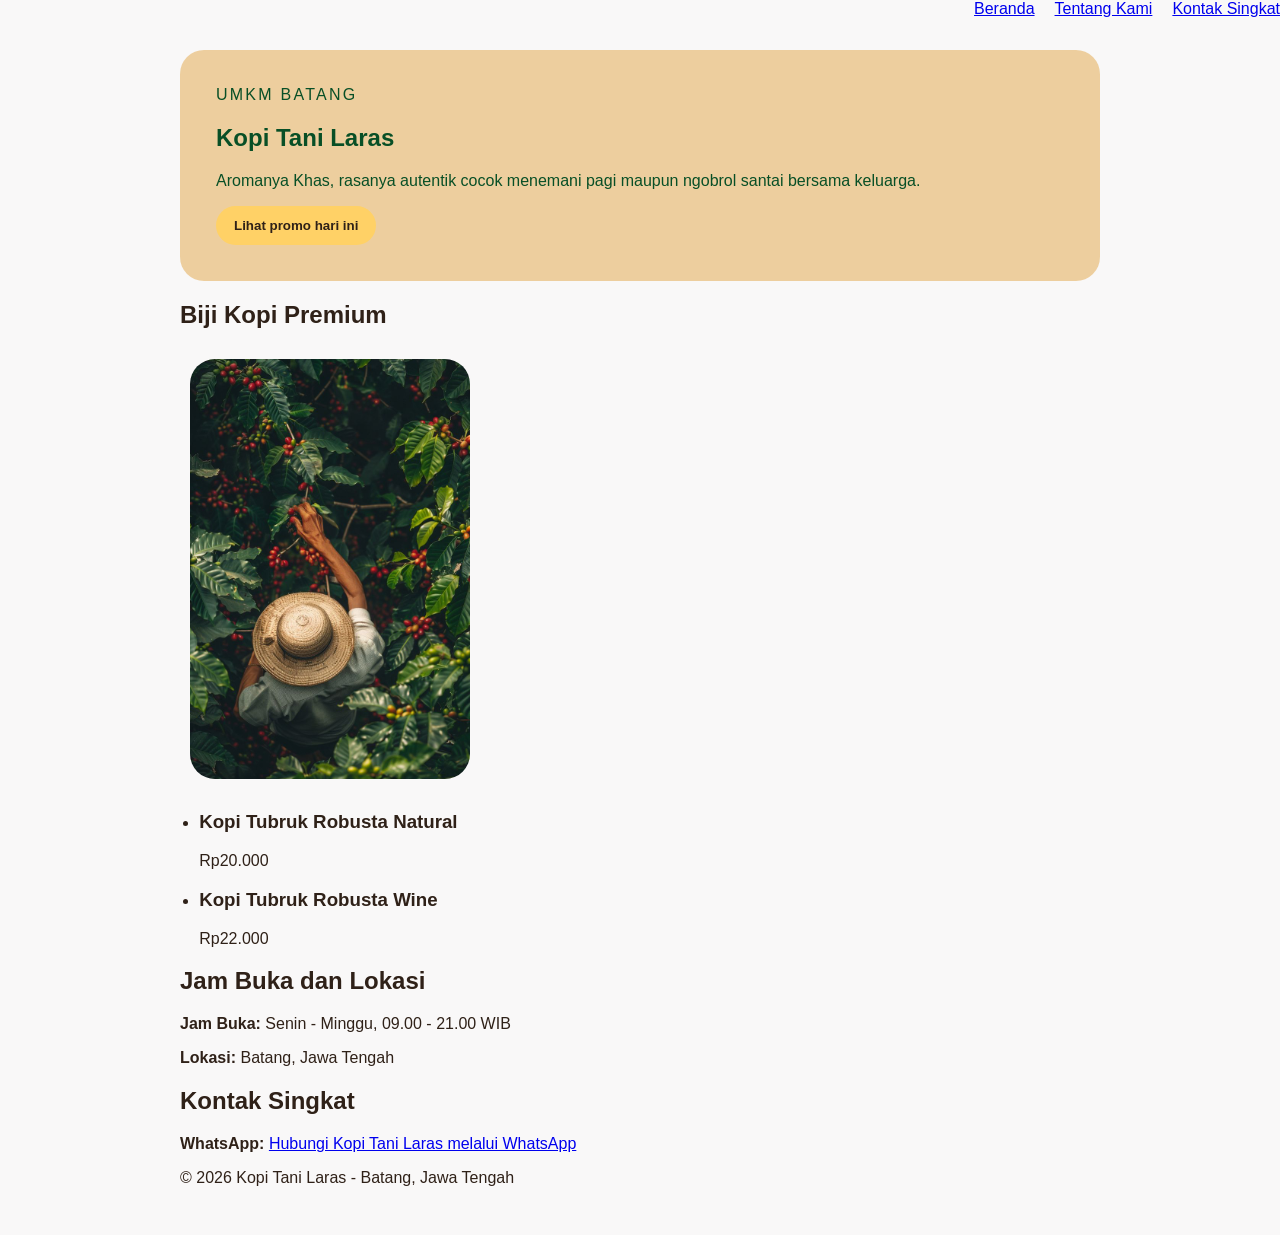
==== index.html @ e6f3fb8d "feat(p02): tambah semantic html dan navigasi" ====
<!doctype html>
<html lang="id">
  <head>
    <meta charset="utf-8" />
    <meta name="viewport" content="width=device-width, initial-scale=1" />
    <title>Kopi Tani Laras - Website UMKM</title>
    <link rel="stylesheet" href="css/style.css" />
  </head>
  <body>
    <nav>
      <a href="#beranda">Beranda</a>
      <a href="tentang.html">Tentang Kami</a>
      <a href="#profil">Kontak Singkat</a>
    </nav>
    <main class="page">
      <header>
      <section class="hero" id="beranda">
        <p class="eyebrow">UMKM Batang</p>
        <h1>Kopi Tani Laras</h1>
        <p>Aromanya Khas, rasanya autentik cocok menemani pagi maupun ngobrol santai bersama keluarga.</p>
        <button id="promoButton" type="button">Lihat promo hari ini</button>
      </section>
    </header>

    <section aria-labelledby="produk-title">
        <h2 id="produk-title">Biji Kopi Premium</h2>
        <img class="product-images" src="images/kopi.jpg" alt="Biji kopi Tani Laras">
        <ul class="products">
        <li>
          <h3>Kopi Tubruk Robusta Natural</h3>
          <p>Rp20.000</p>
        </li>
        <li>
          <h3>Kopi Tubruk Robusta Wine</h3>
          <p>Rp22.000</p>
        </li>
      </ul>
    </section>

    <section aria-labelledby="info-title">
    <h2 id="info-title">Jam Buka dan Lokasi</h2>
    <p><strong>Jam Buka:</strong> Senin - Minggu, 09.00 - 21.00 WIB</p>
    <p><strong>Lokasi:</strong> Batang, Jawa Tengah</p>
    </section>

<section id="profil" aria-labelledby="kontak-title">
  <h2 id="kontak-title">Kontak Singkat</h2>
    <strong>WhatsApp:</strong>
    <a href="https://wa.me/6281234567890">Hubungi Kopi Tani Laras melalui WhatsApp</a>
  </p>
</section>

<footer>
  <p>&copy; 2026 Kopi Tani Laras - Batang, Jawa Tengah</p>
</footer>
    </main>
    <script src="js/script.js"></script>
  </body>
</html>
---- css/style.css ----
body {
  margin: 0;
  color: #2f2118;
  background: #f9f8f8;
  font-family: Arial, sans-serif;
}

.page {
  max-width: 920px;
  margin: 0 auto;
  padding: 32px 20px;
}

.hero {
  padding: 36px;
  color: rgb(8, 79, 38);
  background: #e4ae588e;
  border-radius: 24px;
}

.eyebrow {
  margin: 0 0 8px;
  letter-spacing: 0.14em;
  text-transform: uppercase;
}

.products {
  padding-left: 1.2rem;
}

button {
  padding: 12px 18px;
  color: #2f2118;
  font-weight: 700;
  cursor: pointer;
  background: #ffd166;
  border: 0;
  border-radius: 999px;
}

nav {
  display: flex;
  justify-content: flex-end;
  gap: 20px;
}

.product-images {
  width: 280px;
  height: auto;
  border-radius: 25px;
  margin: 10px;
}
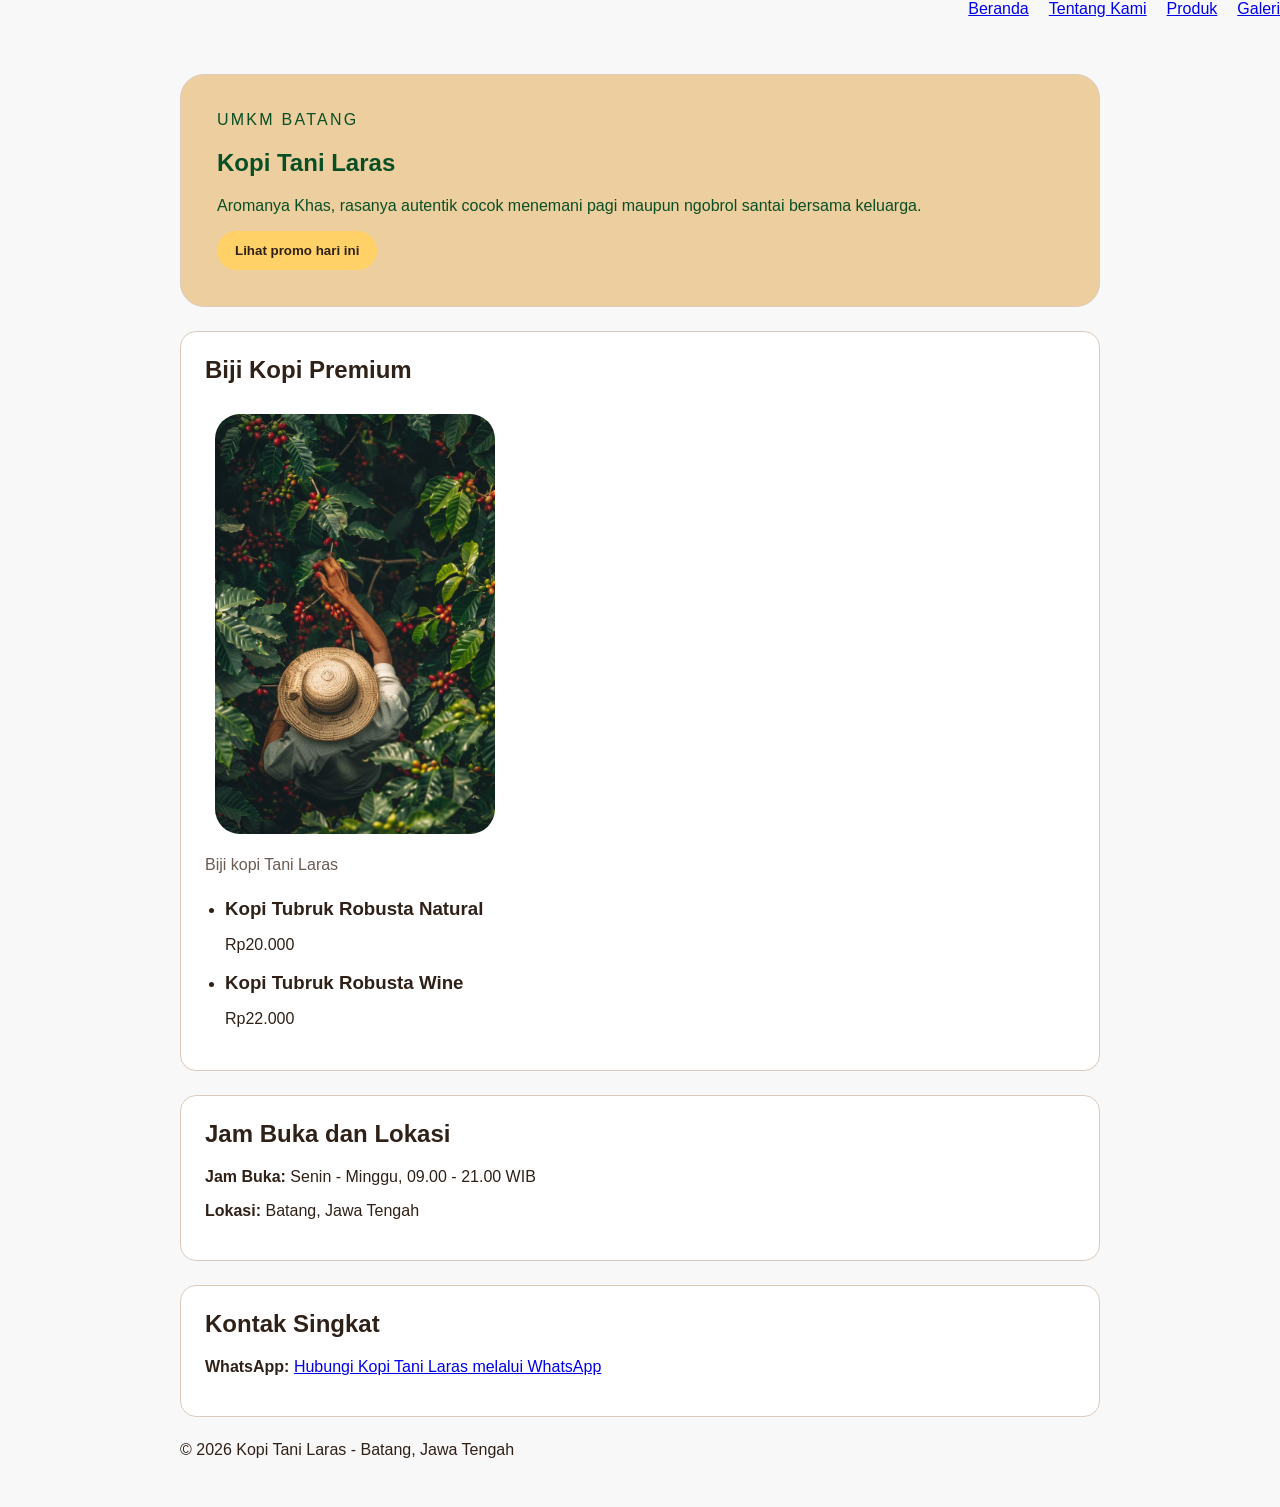
==== commit 87e8023c: "feat: tambah media dan tabel katalog" ====
--- a/index.html
+++ b/index.html
@@ -7,11 +7,12 @@
     <link rel="stylesheet" href="css/style.css" />
   </head>
   <body>
-    <nav>
-      <a href="#beranda">Beranda</a>
-      <a href="tentang.html">Tentang Kami</a>
-      <a href="#profil">Kontak Singkat</a>
-    </nav>
+  <nav class="nav" aria-label="Navigasi utama">
+    <a href="index.html">Beranda</a>
+    <a href="tentang.html">Tentang Kami</a>
+    <a href="produk.html">Produk</a>
+    <a href="galeri.html">Galeri</a>
+  </nav>
     <main class="page">
       <header>
       <section class="hero" id="beranda">
@@ -24,7 +25,10 @@
 
     <section aria-labelledby="produk-title">
         <h2 id="produk-title">Biji Kopi Premium</h2>
-        <img class="product-images" src="images/kopi.jpg" alt="Biji kopi Tani Laras">
+        <figure>
+          <img class="product-images" src="images/kopi.jpg" alt="Biji kopi Tani Laras">
+          <figcaption>Biji kopi Tani Laras</figcaption>
+        </figure>
         <ul class="products">
         <li>
           <h3>Kopi Tubruk Robusta Natural</h3>
@@ -45,6 +49,7 @@
 
 <section id="profil" aria-labelledby="kontak-title">
   <h2 id="kontak-title">Kontak Singkat</h2>
+  </p>
     <strong>WhatsApp:</strong>
     <a href="https://wa.me/6281234567890">Hubungi Kopi Tani Laras melalui WhatsApp</a>
   </p>
--- a/css/style.css
+++ b/css/style.css
@@ -49,4 +49,79 @@
   height: auto;
   border-radius: 25px;
   margin: 10px;
+}
+
+table {
+  width: 100%;
+  border-collapse: collapse;
+}
+
+caption {
+  margin-bottom: 8px;
+  font-weight: 700;
+  text-align: left;
+}
+
+th,
+td {
+  padding: 10px;
+  text-align: left;
+  border: 1px solid #dccbbc;
+}
+
+img {
+  width: 300px;
+  max-width: 100%;
+  height: auto;
+  border-radius: 16px;
+}
+
+.crop-top {
+  width: 300px;
+  height: 500px;
+  object-fit: cover;
+  object-position: center bottom;
+  border-radius: 16px;
+}
+
+figure {
+  margin: 0 0 24px;
+}
+
+figcaption {
+  margin-top: 8px;
+  color: #6b5b52;
+}
+
+section {
+  background: #ffffff;
+  padding: 24px;
+  margin: 24px 0;
+  border: 1px solid #dccbbc;
+  border-radius: 16px;
+}
+
+section h2 {
+  margin-top: 0;
+}
+
+.products {
+  padding-left: 20px;
+}
+
+.products li {
+  margin-bottom: 18px;
+}
+
+.products h3 {
+  margin-bottom: 6px;
+}
+
+figure {
+  margin: 0 0 24px;
+}
+
+figcaption {
+  margin-top: 8px;
+  color: #6b5b52;
 }
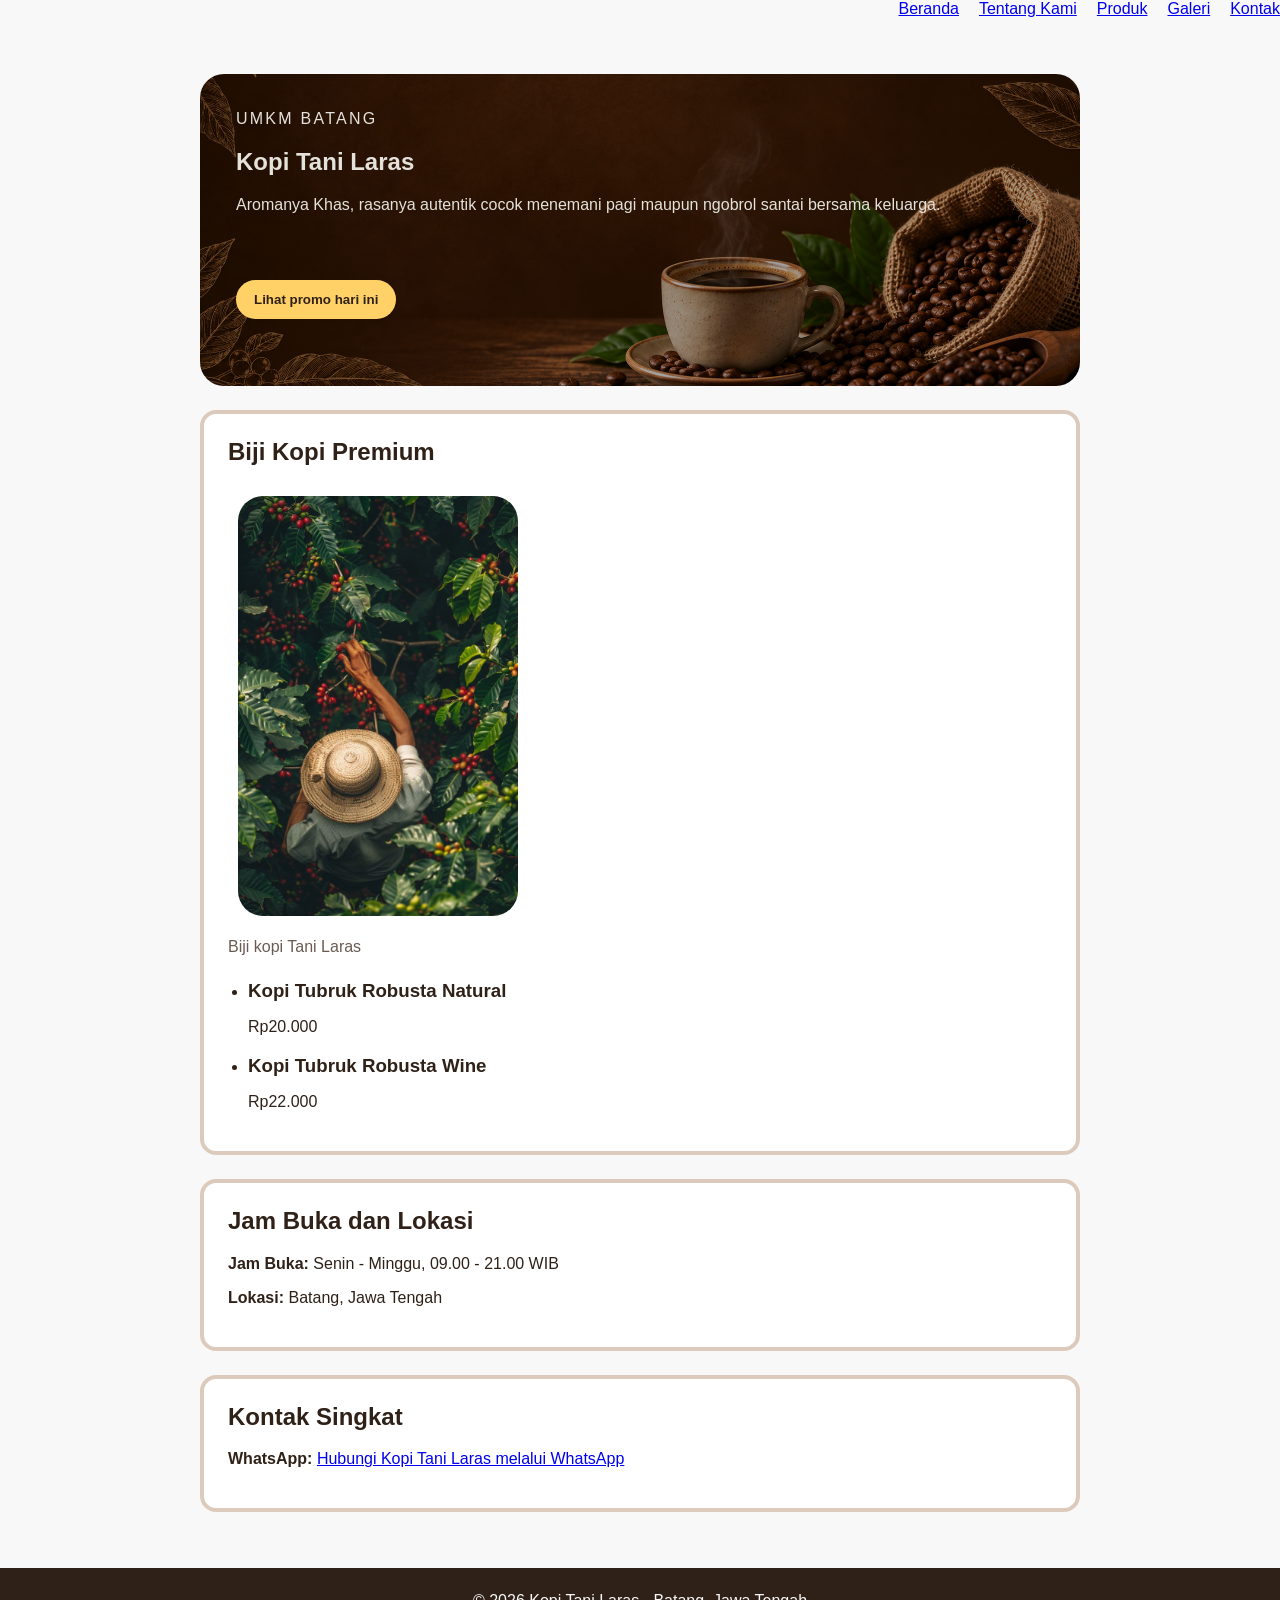
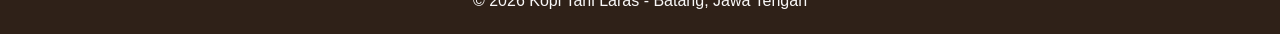
==== commit 6187113e: "feat(p04): tambah form kontak dan aksesibilitas" ====
--- a/index.html
+++ b/index.html
@@ -12,6 +12,7 @@
     <a href="tentang.html">Tentang Kami</a>
     <a href="produk.html">Produk</a>
     <a href="galeri.html">Galeri</a>
+    <a href="kontak.html">Kontak</a>
   </nav>
     <main class="page">
       <header>
@@ -42,23 +43,22 @@
     </section>
 
     <section aria-labelledby="info-title">
-    <h2 id="info-title">Jam Buka dan Lokasi</h2>
-    <p><strong>Jam Buka:</strong> Senin - Minggu, 09.00 - 21.00 WIB</p>
-    <p><strong>Lokasi:</strong> Batang, Jawa Tengah</p>
+      <h2 id="info-title">Jam Buka dan Lokasi</h2>
+      <p><strong>Jam Buka:</strong> Senin - Minggu, 09.00 - 21.00 WIB</p>
+      <p><strong>Lokasi:</strong> Batang, Jawa Tengah</p>
     </section>
 
-<section id="profil" aria-labelledby="kontak-title">
-  <h2 id="kontak-title">Kontak Singkat</h2>
-  </p>
-    <strong>WhatsApp:</strong>
-    <a href="https://wa.me/6281234567890">Hubungi Kopi Tani Laras melalui WhatsApp</a>
-  </p>
-</section>
-
-<footer>
-  <p>&copy; 2026 Kopi Tani Laras - Batang, Jawa Tengah</p>
-</footer>
+    <section id="profil" aria-labelledby="kontak-title">
+      <h2 id="kontak-title">Kontak Singkat</h2>
+      </p>
+        <strong>WhatsApp:</strong>
+        <a href="https://wa.me/6281234567890">Hubungi Kopi Tani Laras melalui WhatsApp</a>
+      </p>
+    </section>
     </main>
+    <footer class="footer">
+      <p>&copy; 2026 Kopi Tani Laras - Batang, Jawa Tengah</p>
+    </footer>
     <script src="js/script.js"></script>
   </body>
 </html>
--- a/css/style.css
+++ b/css/style.css
@@ -3,19 +3,66 @@
   color: #2f2118;
   background: #f9f8f8;
   font-family: Arial, sans-serif;
+  min-height: 100vh;
+  display: flex;
+  flex-direction: column;
 }
 
 .page {
+  width: 100%;
   max-width: 920px;
+  box-sizing: border-box;
   margin: 0 auto;
   padding: 32px 20px;
+  flex: 1;
 }
 
 .hero {
   padding: 36px;
-  color: rgb(8, 79, 38);
-  background: #e4ae588e;
+  color: rgb(228, 226, 219);
+  background-image:
+    linear-gradient(rgba(0, 0, 0, 0.35), rgba(0, 0, 0, 0.35)),
+    url("../images/hero.png");
+  background-size: cover;
+  background-position: center;
+  background-repeat: no-repeat;
+  border: none;
+  outline: none;
+  box-shadow: none;
   border-radius: 24px;
+  min-height: 240px;
+}
+
+.tentang-gambar {
+  padding: 0;
+  margin: 24px 0;
+  background: transparent;
+  border: none;
+  border-radius: 0;
+}
+
+.tentang-gambar img {
+  width: 100%;
+  height: 400px;
+  object-fit: cover;
+  display: block;
+  border-radius: 24px;
+}
+
+.tentang-isi {
+  margin-top: 24px;
+  padding: 28px;
+  background: #ffffff;
+  border-radius: 16px;
+   text-align: justify;
+}
+
+.tentang-isi h1 {
+  margin-top: 0;
+}
+
+#promoButton {
+  margin-top: 50px;
 }
 
 .eyebrow {
@@ -25,7 +72,15 @@
 }
 
 .products {
-  padding-left: 1.2rem;
+  padding-left: 20px;
+}
+
+.products li {
+  margin-bottom: 8px;
+}
+
+.products h3 {
+  margin-bottom: 6px;
 }
 
 button {
@@ -97,7 +152,7 @@
   background: #ffffff;
   padding: 24px;
   margin: 24px 0;
-  border: 1px solid #dccbbc;
+  border: 4px solid #dccbbc;
   border-radius: 16px;
 }
 
@@ -105,23 +160,44 @@
   margin-top: 0;
 }
 
-.products {
-  padding-left: 20px;
-}
-
-.products li {
-  margin-bottom: 18px;
-}
-
-.products h3 {
+.field {
+  margin-bottom: 16px;
+}
+
+.field label {
+  display: block;
   margin-bottom: 6px;
 }
 
-figure {
-  margin: 0 0 24px;
-}
-
-figcaption {
-  margin-top: 8px;
-  color: #6b5b52;
+fieldset {
+  margin: 0 0 16px;
+}
+
+#preview-form {
+  padding: 16px;
+  white-space: pre-wrap;
+  background: white;
+  border: 1px solid #dccbbc;
+}
+
+#pesan {
+  width: 100%;
+  min-height: 200px;
+  box-sizing: border-box;
+  resize: vertical;
+}
+
+.footer {
+  flex-shrink: 0;
+  width: 100%;
+  box-sizing: border-box;
+  margin-top: 0;
+  padding: 24px 20px;
+  text-align: center;
+  color: #f9f8f8;
+  background: #2f2118;
+}
+
+.footer p {
+  margin: 0;
 }
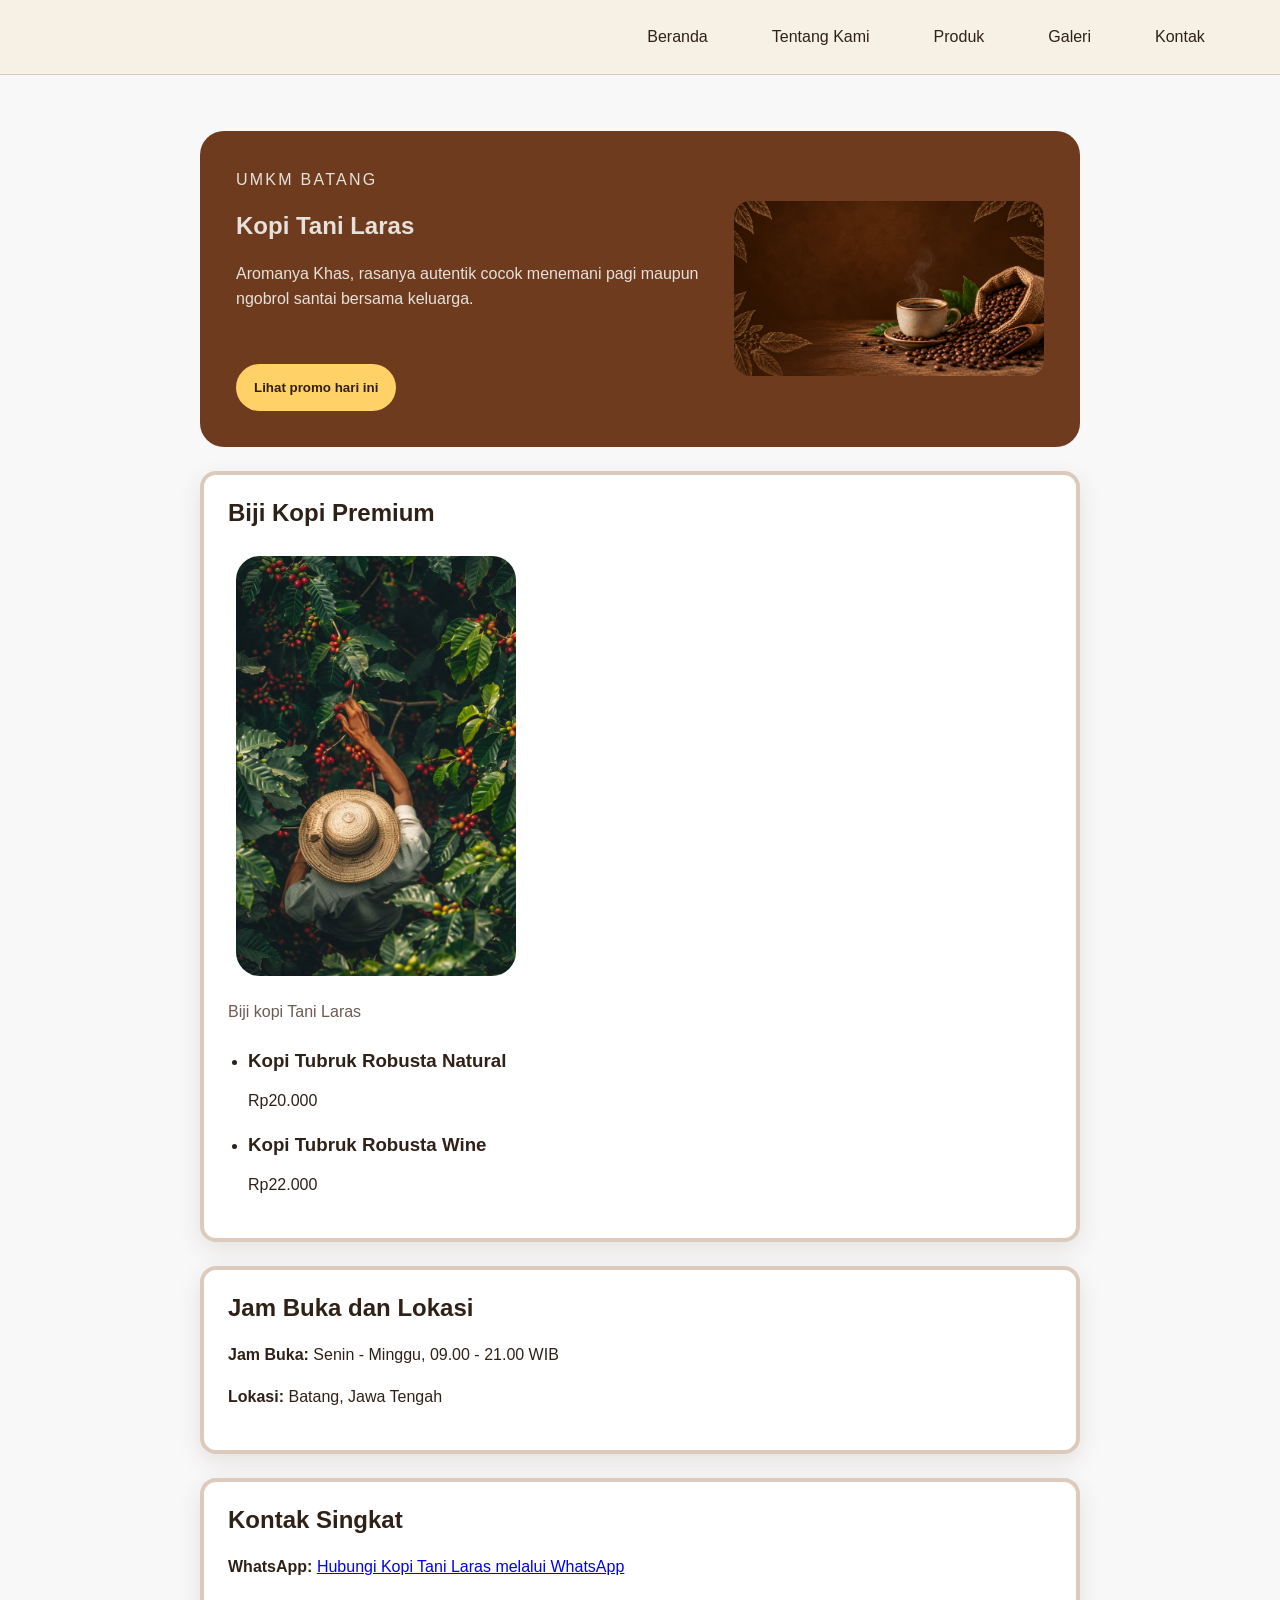
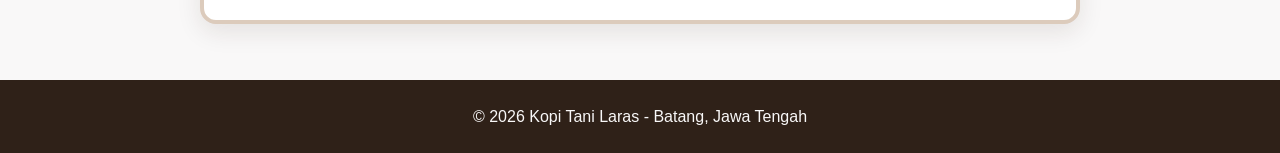
==== commit 7a042496: "fix: perbaiki halaman galeri" ====
--- a/index.html
+++ b/index.html
@@ -15,14 +15,18 @@
     <a href="kontak.html">Kontak</a>
   </nav>
     <main class="page">
-      <header>
-      <section class="hero" id="beranda">
+  <header>
+    <section class="hero" id="beranda">
+      <div class="hero-content">
         <p class="eyebrow">UMKM Batang</p>
         <h1>Kopi Tani Laras</h1>
         <p>Aromanya Khas, rasanya autentik cocok menemani pagi maupun ngobrol santai bersama keluarga.</p>
         <button id="promoButton" type="button">Lihat promo hari ini</button>
-      </section>
-    </header>
+      </div>
+
+      <img class="hero-image" src="images/hero.png" alt="Kopi Tani Laras">
+    </section>
+  </header>  
 
     <section aria-labelledby="produk-title">
         <h2 id="produk-title">Biji Kopi Premium</h2>
--- a/css/style.css
+++ b/css/style.css
@@ -1,8 +1,46 @@
+
+:root {
+  /* Warna */
+  --color-primary: #6f3b1f;
+  --color-primary-strong: #4b2715;
+  --color-text: #2f2118;
+  --color-muted: #6b5b52;
+  --color-background: #f9f8f8;
+  --color-surface: #ffffff;
+  --color-border: #dccbbc;
+  --color-accent: #ffd166;
+  --color-focus: #1d4ed8;
+
+  /* Jarak */
+  --space-1: 8px;
+  --space-2: 16px;
+  --space-3: 24px;
+  --space-4: 32px;
+  --space-5: 36px;
+
+  /* Sudut */
+  --radius-sm: 8px;
+  --radius-md: 16px;
+  --radius-lg: 24px;
+  --radius-pill: 999px;
+
+  /* Bayangan */
+  --shadow-card: 0 8px 24px rgb(47 33 24 / 10%);
+}
+
+*,
+*::before,
+*::after {
+  box-sizing: border-box;
+}
+
 body {
   margin: 0;
-  color: #2f2118;
-  background: #f9f8f8;
+  color: var(--color-text);
+  background: var(--color-background);
   font-family: Arial, sans-serif;
+  font-size: 1rem;
+  line-height: 1.6;
   min-height: 100vh;
   display: flex;
   flex-direction: column;
@@ -11,31 +49,44 @@
 .page {
   width: 100%;
   max-width: 920px;
-  box-sizing: border-box;
   margin: 0 auto;
-  padding: 32px 20px;
+  padding: var(--space-4) 20px;
   flex: 1;
 }
 
 .hero {
+  display: grid;
+  grid-template-columns: 1.2fr 0.8fr;
+  gap: var(--space-4);
+  align-items: center;
   padding: 36px;
   color: rgb(228, 226, 219);
-  background-image:
-    linear-gradient(rgba(0, 0, 0, 0.35), rgba(0, 0, 0, 0.35)),
-    url("../images/hero.png");
-  background-size: cover;
-  background-position: center;
-  background-repeat: no-repeat;
+  background: var(--color-primary);
   border: none;
   outline: none;
   box-shadow: none;
-  border-radius: 24px;
+  border-radius: var(--radius-lg);
   min-height: 240px;
+}
+
+.hero-image {
+  display: block;
+  width: 100%;
+  max-width: 400px;
+  height: auto;
+  justify-self: end;
+  border-radius: var(--radius-md);
+}
+
+h1,
+h2,
+h3 {
+  line-height: 1.2;
 }
 
 .tentang-gambar {
   padding: 0;
-  margin: 24px 0;
+  margin: var(--space-3) 0;
   background: transparent;
   border: none;
   border-radius: 0;
@@ -46,15 +97,15 @@
   height: 400px;
   object-fit: cover;
   display: block;
-  border-radius: 24px;
+  border-radius: var(--radius-lg);
 }
 
 .tentang-isi {
-  margin-top: 24px;
-  padding: 28px;
-  background: #ffffff;
-  border-radius: 16px;
-   text-align: justify;
+  margin-top: var(--space-3);
+  padding: var(--space-4);
+  background: var(--color-surface);
+  border-radius: var(--radius-md);
+  text-align: justify;
 }
 
 .tentang-isi h1 {
@@ -62,11 +113,11 @@
 }
 
 #promoButton {
-  margin-top: 50px;
+  margin-top: var(--space-5);
 }
 
 .eyebrow {
-  margin: 0 0 8px;
+  margin: 0 0 var(--space-1);
   letter-spacing: 0.14em;
   text-transform: uppercase;
 }
@@ -76,34 +127,97 @@
 }
 
 .products li {
-  margin-bottom: 8px;
+  margin-bottom: var(--space-1);
 }
 
 .products h3 {
-  margin-bottom: 6px;
+  margin-bottom: var(--space-1);
 }
 
 button {
-  padding: 12px 18px;
-  color: #2f2118;
+  padding: var(--space-2) 18px;
+  color: var(--color-text);
   font-weight: 700;
   cursor: pointer;
-  background: #ffd166;
+  background: var(--color-accent);
   border: 0;
-  border-radius: 999px;
-}
-
-nav {
-  display: flex;
+  border-radius: var(--radius-pill);
+}
+
+.nav {
+  display: flex;
+  gap: var(--space-2);
+  align-items: center;
   justify-content: flex-end;
-  gap: 20px;
+  flex-wrap: wrap;
+  width: 100%;
+  margin: 0;
+  padding: var(--space-2) 4%;
+  background: #f7f0e5;
+  border-bottom: 1px solid var(--color-border);
+}
+
+.nav a {
+  display: inline-block;
+  margin: 0 var(--space-1);
+  padding: var(--space-1) var(--space-2);
+  color: var(--color-text);
+  text-decoration: none;
+  border-radius: var(--radius-sm);
+}
+
+.nav a:visited {
+  color: var(--color-text);
+}
+
+.nav a:hover {
+  color: var(--color-primary);
+  background: #ead9c5;
+}
+
+.product-card {
+  position: relative;
+  display: flex;
+  flex-direction: column;
+  padding-top: 48px;
+}
+
+.product-badge {
+  position: absolute;
+  top: var(--space-2);
+  right: var(--space-2);
+  padding: 0.25rem var(--space-2);
+  color: var(--color-primary-strong);
+  font-size: 0.875rem;
+  font-weight: 800;
+  background: #fef3c7;
+  border-radius: var(--radius-pill);
+}
+
+.card-actions {
+  display: flex;
+  gap: var(--space-2);
+  align-items: center;
+  flex-wrap: wrap;
+  margin-top: auto;
+}
+
+.product-grid,
+.gallery-grid {
+  display: grid;
+  grid-template-columns: repeat(3, minmax(0, 1fr));
+  gap: var(--space-3);
+}
+
+.gallery-grid {
+  grid-template-columns: repeat(2, minmax(0, 1fr));
 }
 
 .product-images {
   width: 280px;
   height: auto;
-  border-radius: 25px;
-  margin: 10px;
+  border-radius: var(--radius-lg);
+  margin: var(--space-1);
 }
 
 table {
@@ -112,23 +226,23 @@
 }
 
 caption {
-  margin-bottom: 8px;
+  margin-bottom: var(--space-1);
   font-weight: 700;
   text-align: left;
 }
 
 th,
 td {
-  padding: 10px;
+  padding: var(--space-1);
   text-align: left;
-  border: 1px solid #dccbbc;
+  border: 1px solid var(--color-border);
 }
 
 img {
   width: 300px;
   max-width: 100%;
   height: auto;
-  border-radius: 16px;
+  border-radius: var(--radius-md);
 }
 
 .crop-top {
@@ -136,7 +250,7 @@
   height: 500px;
   object-fit: cover;
   object-position: center bottom;
-  border-radius: 16px;
+  border-radius: var(--radius-md);
 }
 
 figure {
@@ -145,15 +259,16 @@
 
 figcaption {
   margin-top: 8px;
-  color: #6b5b52;
+  color: var(--color-muted);
 }
 
 section {
-  background: #ffffff;
-  padding: 24px;
-  margin: 24px 0;
-  border: 4px solid #dccbbc;
-  border-radius: 16px;
+  background: var(--color-surface);
+  padding: var(--space-3);
+  margin: var(--space-3) 0;
+  border: 4px solid var(--color-border);
+  border-radius: var(--radius-md);
+  box-shadow: var(--shadow-card);
 }
 
 section h2 {
@@ -161,23 +276,45 @@
 }
 
 .field {
-  margin-bottom: 16px;
+  margin-bottom: var(--space-3);
 }
 
 .field label {
   display: block;
-  margin-bottom: 6px;
+  margin-bottom: var(--space-1);
+  font-weight: 700;
+}
+
+.field input,
+.field select,
+.field textarea {
+  width: 100%;
+  padding: var(--space-2);
+  color: inherit;
+  font: inherit;
+  background: var(--color-surface);
+  border: 1px solid var(--color-border);
+  border-radius: var(--radius-sm);
+}
+
+input[type="radio"],
+input[type="checkbox"] {
+  width: auto;
 }
 
 fieldset {
-  margin: 0 0 16px;
+  margin: 0 0 var(--space-3);
+  padding: var(--space-3);
+  border: 1px solid var(--color-border);
+  border-radius: var(--radius-sm);
 }
 
 #preview-form {
-  padding: 16px;
+  padding: var(--space-3);
   white-space: pre-wrap;
-  background: white;
-  border: 1px solid #dccbbc;
+  background: var(--color-surface);
+  border: 1px solid var(--color-border);
+  border-radius: var(--radius-sm);
 }
 
 #pesan {
@@ -187,17 +324,95 @@
   resize: vertical;
 }
 
+:focus-visible {
+  outline: 3px solid var(--color-focus);
+  outline-offset: 3px;
+}
+
 .footer {
-  flex-shrink: 0;
-  width: 100%;
-  box-sizing: border-box;
+  width: 100%;
   margin-top: 0;
-  padding: 24px 20px;
+  padding: var(--space-3) 20px;
   text-align: center;
-  color: #f9f8f8;
-  background: #2f2118;
+  color: var(--color-background);
+  background: var(--color-text);
 }
 
 .footer p {
   margin: 0;
+}
+
+.waktu-pilihan {
+  display: flex;
+  flex-wrap: wrap;
+  align-items: center;
+  gap: var(--space-2);
+}
+
+.waktu-pilihan legend {
+  width: 100%;
+}
+
+.waktu-pilihan .field {
+  display: flex;
+  align-items: center;
+  gap: var(--space-1);
+  margin-bottom: 0;
+}
+
+.topik-pilihan .field {
+  display: flex;
+  align-items: center;
+  gap: var(--space-1);
+  margin-bottom: var(--space-1);
+}
+
+.topik-pilihan .field label {
+  margin-bottom: 0;
+}
+
+.galeri-page {
+  max-width: 1100px;
+}
+
+.galeri-page .gallery-grid {
+  display: grid;
+  grid-template-columns: repeat(2, minmax(0, 1fr));
+  gap: var(--space-3);
+  align-items: start;
+}
+
+.galeri-page .media-card {
+  min-width: 0;
+  margin: 0;
+}
+
+.galeri-page .media-card img {
+  display: block;
+  width: 100%;
+  max-width: 320px;
+  height: auto;
+  margin: 0 auto;
+  border-radius: var(--radius-md);
+}
+
+.galeri-page .media-card figcaption {
+  max-width: 320px;
+  margin: 8px auto 0;
+  font-size: 14px;
+  line-height: 1.5;
+  text-align: left;
+}
+
+.galeri-page audio {
+  display: block;
+  width: 100%;
+  max-width: 500px;
+}
+
+.form-actions {
+  display: flex; 
+  justify-content: flex-start;
+  align-items: center;
+  gap: var(--space-2);
 }
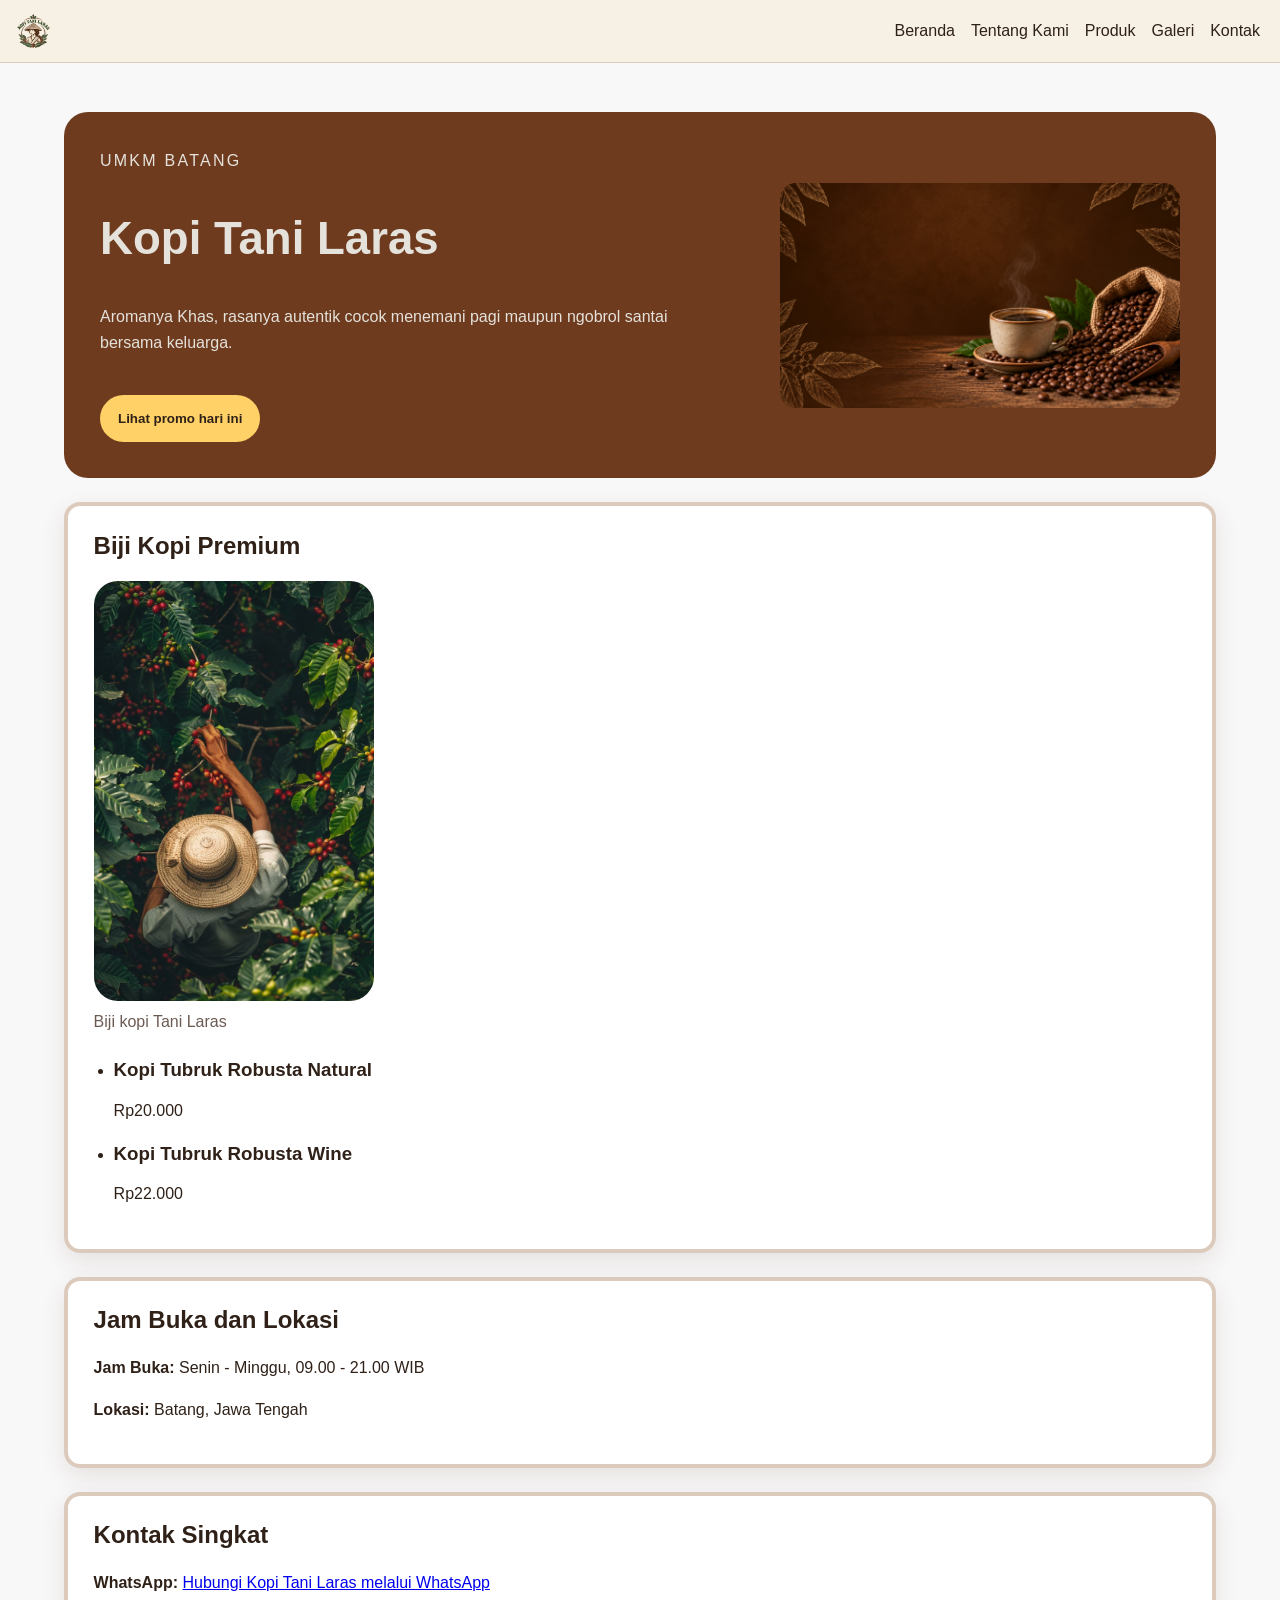
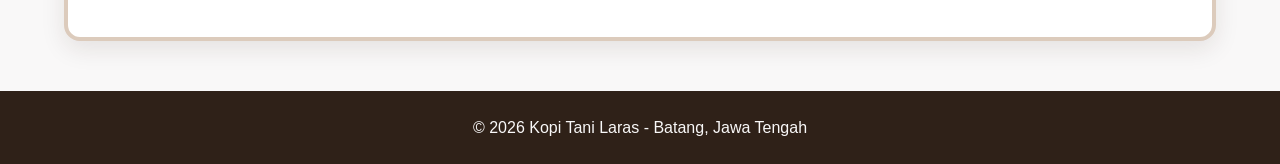
==== commit 3b56b1d8: "feat: terapkan responsive mobile-first" ====
--- a/index.html
+++ b/index.html
@@ -7,13 +7,21 @@
     <link rel="stylesheet" href="css/style.css" />
   </head>
   <body>
+  
   <nav class="nav" aria-label="Navigasi utama">
-    <a href="index.html">Beranda</a>
-    <a href="tentang.html">Tentang Kami</a>
-    <a href="produk.html">Produk</a>
-    <a href="galeri.html">Galeri</a>
-    <a href="kontak.html">Kontak</a>
+    <a href="index.html" class="brand">
+      <img src="images/logo.png" alt="Logo Kopi Tani Laras" />
+    </a>
+
+    <div class="nav-links">
+      <a href="index.html">Beranda</a>
+      <a href="tentang.html">Tentang Kami</a>
+      <a href="produk.html">Produk</a>
+      <a href="galeri.html">Galeri</a>
+      <a href="kontak.html">Kontak</a>
+    </div>
   </nav>
+
     <main class="page">
   <header>
     <section class="hero" id="beranda">
@@ -24,14 +32,24 @@
         <button id="promoButton" type="button">Lihat promo hari ini</button>
       </div>
 
-      <img class="hero-image" src="images/hero.png" alt="Kopi Tani Laras">
+      <img
+        class="hero-image"
+        src="images/hero.png"
+        width="640"
+        height="360"
+        alt="Kopi Tani Laras">
     </section>
   </header>  
 
     <section aria-labelledby="produk-title">
         <h2 id="produk-title">Biji Kopi Premium</h2>
         <figure>
-          <img class="product-images" src="images/kopi.jpg" alt="Biji kopi Tani Laras">
+          <img
+            class="product-images"
+            src="images/kopi.jpg"
+            width="640"
+            height="360"
+            alt="Biji kopi Tani Laras">
           <figcaption>Biji kopi Tani Laras</figcaption>
         </figure>
         <ul class="products">
@@ -53,11 +71,13 @@
     </section>
 
     <section id="profil" aria-labelledby="kontak-title">
-      <h2 id="kontak-title">Kontak Singkat</h2>
-      </p>
-        <strong>WhatsApp:</strong>
-        <a href="https://wa.me/6281234567890">Hubungi Kopi Tani Laras melalui WhatsApp</a>
-      </p>
+    <h2 id="kontak-title">Kontak Singkat</h2>
+    <p>
+      <strong>WhatsApp:</strong>
+      <a href="https://wa.me/6281234567890">
+        Hubungi Kopi Tani Laras melalui WhatsApp
+      </a>
+    </p>
     </section>
     </main>
     <footer class="footer">
--- a/css/style.css
+++ b/css/style.css
@@ -1,4 +1,3 @@
-
 :root {
   /* Warna */
   --color-primary: #6f3b1f;
@@ -28,6 +27,7 @@
   --shadow-card: 0 8px 24px rgb(47 33 24 / 10%);
 }
 
+/* DASAR */
 *,
 *::before,
 *::after {
@@ -47,35 +47,11 @@
 }
 
 .page {
-  width: 100%;
-  max-width: 920px;
-  margin: 0 auto;
-  padding: var(--space-4) 20px;
+  width: min(calc(100% - 2rem), 72rem);
+  min-width: 0;
+  margin-inline: auto;
+  padding-block: max(1rem, 2vw);
   flex: 1;
-}
-
-.hero {
-  display: grid;
-  grid-template-columns: 1.2fr 0.8fr;
-  gap: var(--space-4);
-  align-items: center;
-  padding: 36px;
-  color: rgb(228, 226, 219);
-  background: var(--color-primary);
-  border: none;
-  outline: none;
-  box-shadow: none;
-  border-radius: var(--radius-lg);
-  min-height: 240px;
-}
-
-.hero-image {
-  display: block;
-  width: 100%;
-  max-width: 400px;
-  height: auto;
-  justify-self: end;
-  border-radius: var(--radius-md);
 }
 
 h1,
@@ -84,36 +60,104 @@
   line-height: 1.2;
 }
 
-.tentang-gambar {
+img {
+  display: block;
+  max-width: 100%;
+  height: auto;
+  border-radius: var(--radius-md);
+}
+
+:focus-visible {
+  outline: 3px solid var(--color-focus);
+  outline-offset: 3px;
+}
+
+.nav {
+  display: flex;
+  flex-direction: column;
+  align-items: flex-start;
+  gap: 8px;
+  width: 100%;
+  margin: 0;
+  padding: 12px 16px;
+  background: #f7f0e5;
+  border-bottom: 1px solid var(--color-border);
+}
+
+.nav .brand {
+  display: block;
+  flex-shrink: 0;
+  margin: 0;
   padding: 0;
-  margin: var(--space-3) 0;
-  background: transparent;
+}
+
+.nav .brand img {
+  display: block;
+  width: 35px;
+  height: 35px;
+  object-fit: contain;
+}
+
+.nav-links {
+  display: flex;
+  flex-wrap: wrap;
+  align-items: center;
+  gap: 4px 12px;
+  width: 100%;
+  min-width: 0;
+}
+
+.nav-links a {
+  display: inline-block;
+  margin: 0;
+  padding: 6px 4px;
+  color: var(--color-text);
+  text-decoration: none;
+  border-radius: var(--radius-sm);
+}
+
+.nav-links a:visited {
+  color: var(--color-text);
+}
+
+.nav-links a:hover {
+  color: var(--color-primary);
+  background: #ead9c5;
+}
+
+.hero {
+  display: grid;
+  grid-template-columns: minmax(0, 1fr);
+  gap: var(--space-4);
+  align-items: center;
+  width: 100%;
+  max-width: 72rem;
+  min-width: 0;
+  margin-inline: auto;
+  padding: clamp(1rem, 4vw, 2.25rem);
+  color: rgb(228 226 219);
+  background: var(--color-primary);
   border: none;
-  border-radius: 0;
-}
-
-.tentang-gambar img {
-  width: 100%;
-  height: 400px;
-  object-fit: cover;
-  display: block;
   border-radius: var(--radius-lg);
-}
-
-.tentang-isi {
-  margin-top: var(--space-3);
-  padding: var(--space-4);
-  background: var(--color-surface);
+  box-shadow: none;
+}
+
+.hero > * {
+  min-width: 0;
+}
+
+.hero h1 {
+  font-size: clamp(1.75rem, 1.25rem + 2vw, 3rem);
+  line-height: 1.2;
+}
+
+.hero-image {
+  display: block;
+  width: 100%;
+  max-width: 400px;
+  height: auto;
+  justify-self: center;
   border-radius: var(--radius-md);
-  text-align: justify;
-}
-
-.tentang-isi h1 {
-  margin-top: 0;
-}
-
-#promoButton {
-  margin-top: var(--space-5);
 }
 
 .eyebrow {
@@ -122,18 +166,11 @@
   text-transform: uppercase;
 }
 
-.products {
-  padding-left: 20px;
-}
-
-.products li {
-  margin-bottom: var(--space-1);
-}
-
-.products h3 {
-  margin-bottom: var(--space-1);
-}
-
+#promoButton {
+  margin-top: var(--space-3);
+}
+
+/* TOMBOL */
 button {
   padding: var(--space-2) 18px;
   color: var(--color-text);
@@ -144,41 +181,65 @@
   border-radius: var(--radius-pill);
 }
 
-.nav {
-  display: flex;
-  gap: var(--space-2);
-  align-items: center;
-  justify-content: flex-end;
-  flex-wrap: wrap;
-  width: 100%;
-  margin: 0;
-  padding: var(--space-2) 4%;
-  background: #f7f0e5;
-  border-bottom: 1px solid var(--color-border);
-}
-
-.nav a {
-  display: inline-block;
-  margin: 0 var(--space-1);
-  padding: var(--space-1) var(--space-2);
-  color: var(--color-text);
-  text-decoration: none;
-  border-radius: var(--radius-sm);
-}
-
-.nav a:visited {
-  color: var(--color-text);
-}
-
-.nav a:hover {
-  color: var(--color-primary);
-  background: #ead9c5;
+/* TENTANG KAMI */
+.tentang-gambar {
+  padding: 0;
+  margin: var(--space-3) 0;
+  background: transparent;
+  border: none;
+  border-radius: 0;
+  box-shadow: none;
+  overflow: hidden;
+}
+
+.tentang-gambar img {
+  display: block;
+  width: 100%;
+  height: 455px;
+  object-fit: cover;
+  object-position: center center;
+  border: none;
+  outline: none;
+  box-shadow: none;
+  border-radius: var(--radius-lg);
+}
+
+.tentang-isi {
+  margin-top: var(--space-3);
+  padding: var(--space-4);
+  background: var(--color-surface);
+  border-radius: var(--radius-md);
+  text-align: justify;
+}
+
+.tentang-isi h1 {
+  margin-top: 0;
+}
+
+/* PRODUK */
+.products {
+  padding-left: 20px;
+}
+
+.products li {
+  margin-bottom: var(--space-1);
+}
+
+.products h3 {
+  margin-bottom: var(--space-1);
+}
+
+.product-grid {
+  display: grid;
+  grid-template-columns: minmax(0, 1fr);
+  gap: var(--space-3);
 }
 
 .product-card {
   position: relative;
   display: flex;
   flex-direction: column;
+  min-width: 0;
   padding-top: 48px;
 }
 
@@ -194,6 +255,15 @@
   border-radius: var(--radius-pill);
 }
 
+.product-images {
+  display: block;
+  width: 100%;
+  max-width: 280px;
+  height: auto;
+  margin: var(--space-1) 0;
+  border-radius: var(--radius-lg);
+}
+
 .card-actions {
   display: flex;
   gap: var(--space-2);
@@ -202,24 +272,82 @@
   margin-top: auto;
 }
 
-.product-grid,
-.gallery-grid {
+/* GALERI */
+.gallery-grid,
+.galeri-page .gallery-grid {
   display: grid;
-  grid-template-columns: repeat(3, minmax(0, 1fr));
+  grid-template-columns: minmax(0, 1fr);
   gap: var(--space-3);
-}
-
-.gallery-grid {
-  grid-template-columns: repeat(2, minmax(0, 1fr));
-}
-
-.product-images {
-  width: 280px;
+  align-items: start;
+}
+
+.galeri-page {
+  max-width: 1100px;
+}
+
+.galeri-page .media-card {
+  min-width: 0;
+  margin: 0;
+}
+
+.galeri-page .media-card img {
+  display: block;
+  width: 100%;
+  max-width: 320px;
   height: auto;
-  border-radius: var(--radius-lg);
-  margin: var(--space-1);
-}
-
+  margin: 0 auto;
+  border-radius: var(--radius-md);
+}
+
+.galeri-page .media-card figcaption {
+  max-width: 320px;
+  margin: 8px auto 0;
+  font-size: 14px;
+  line-height: 1.5;
+  text-align: left;
+}
+
+.galeri-page audio {
+  display: block;
+  width: 100%;
+  max-width: 500px;
+}
+
+.crop-top {
+  width: 100%;
+  max-width: 300px;
+  height: auto;
+  aspect-ratio: 3 / 5;
+  object-fit: cover;
+  object-position: center bottom;
+  border-radius: var(--radius-md);
+}
+
+figure {
+  margin: 0 0 24px;
+}
+
+figcaption {
+  margin-top: 8px;
+  color: var(--color-muted);
+}
+
+/* SECTION */
+section {
+  min-width: 0;
+  padding: max(1rem, 2vw);
+  margin: var(--space-3) 0;
+  background: var(--color-surface);
+  border: 4px solid var(--color-border);
+  border-radius: var(--radius-md);
+  box-shadow: var(--shadow-card);
+}
+
+section h2 {
+  margin-top: 0;
+}
+
+/* TABEL */
 table {
   width: 100%;
   border-collapse: collapse;
@@ -238,43 +366,27 @@
   border: 1px solid var(--color-border);
 }
 
-img {
-  width: 300px;
+/* Pembungkus tabel jika tabel terlalu lebar */
+.table-scroll {
+  width: 100%;
   max-width: 100%;
-  height: auto;
-  border-radius: var(--radius-md);
-}
-
-.crop-top {
-  width: 300px;
-  height: 500px;
-  object-fit: cover;
-  object-position: center bottom;
-  border-radius: var(--radius-md);
-}
-
-figure {
-  margin: 0 0 24px;
-}
-
-figcaption {
-  margin-top: 8px;
-  color: var(--color-muted);
-}
-
-section {
-  background: var(--color-surface);
-  padding: var(--space-3);
-  margin: var(--space-3) 0;
-  border: 4px solid var(--color-border);
-  border-radius: var(--radius-md);
-  box-shadow: var(--shadow-card);
-}
-
-section h2 {
-  margin-top: 0;
-}
-
+  overflow-x: auto;
+  -webkit-overflow-scrolling: touch;
+}
+
+.table-scroll table {
+  width: 100%;
+  min-width: 420px;
+  border-collapse: collapse;
+}
+
+.table-scroll th,
+.table-scroll td {
+  padding: 8px 12px;
+  white-space: normal;
+}
+
+/* FORM */
 .field {
   margin-bottom: var(--space-3);
 }
@@ -289,6 +401,7 @@
 .field select,
 .field textarea {
   width: 100%;
+  min-width: 0;
   padding: var(--space-2);
   color: inherit;
   font: inherit;
@@ -303,6 +416,7 @@
 }
 
 fieldset {
+  min-width: 0;
   margin: 0 0 var(--space-3);
   padding: var(--space-3);
   border: 1px solid var(--color-border);
@@ -312,6 +426,7 @@
 #preview-form {
   padding: var(--space-3);
   white-space: pre-wrap;
+  overflow-wrap: anywhere;
   background: var(--color-surface);
   border: 1px solid var(--color-border);
   border-radius: var(--radius-sm);
@@ -324,11 +439,44 @@
   resize: vertical;
 }
 
-:focus-visible {
-  outline: 3px solid var(--color-focus);
-  outline-offset: 3px;
-}
-
+.form-actions {
+  display: flex;
+  flex-wrap: wrap;
+  justify-content: flex-start;
+  align-items: center;
+  gap: var(--space-2);
+}
+
+.waktu-pilihan {
+  display: flex;
+  flex-wrap: wrap;
+  align-items: center;
+  gap: var(--space-2);
+}
+
+.waktu-pilihan legend {
+  width: 100%;
+}
+
+.waktu-pilihan .field {
+  display: flex;
+  align-items: center;
+  gap: var(--space-1);
+  margin-bottom: 0;
+}
+
+.topik-pilihan .field {
+  display: flex;
+  align-items: center;
+  gap: var(--space-1);
+  margin-bottom: var(--space-1);
+}
+
+.topik-pilihan .field label {
+  margin-bottom: 0;
+}
+
+/* FOOTER */
 .footer {
   width: 100%;
   margin-top: 0;
@@ -342,77 +490,76 @@
   margin: 0;
 }
 
-.waktu-pilihan {
-  display: flex;
-  flex-wrap: wrap;
-  align-items: center;
-  gap: var(--space-2);
-}
-
-.waktu-pilihan legend {
-  width: 100%;
-}
-
-.waktu-pilihan .field {
-  display: flex;
-  align-items: center;
-  gap: var(--space-1);
-  margin-bottom: 0;
-}
-
-.topik-pilihan .field {
-  display: flex;
-  align-items: center;
-  gap: var(--space-1);
-  margin-bottom: var(--space-1);
-}
-
-.topik-pilihan .field label {
-  margin-bottom: 0;
-}
-
-.galeri-page {
-  max-width: 1100px;
-}
-
-.galeri-page .gallery-grid {
-  display: grid;
-  grid-template-columns: repeat(2, minmax(0, 1fr));
-  gap: var(--space-3);
-  align-items: start;
-}
-
-.galeri-page .media-card {
-  min-width: 0;
-  margin: 0;
-}
-
-.galeri-page .media-card img {
-  display: block;
-  width: 100%;
-  max-width: 320px;
-  height: auto;
-  margin: 0 auto;
-  border-radius: var(--radius-md);
-}
-
-.galeri-page .media-card figcaption {
-  max-width: 320px;
-  margin: 8px auto 0;
-  font-size: 14px;
-  line-height: 1.5;
-  text-align: left;
-}
-
-.galeri-page audio {
-  display: block;
-  width: 100%;
-  max-width: 500px;
-}
-
-.form-actions {
-  display: flex; 
-  justify-content: flex-start;
-  align-items: center;
-  gap: var(--space-2);
+/* BREAKPOINT 42rem / 672px */
+@media (min-width: 42rem) {
+  .nav {
+    flex-direction: row;
+    justify-content: space-between;
+    align-items: center;
+    gap: 16px;
+  }
+
+  .nav-links {
+    flex: 1;
+    width: auto;
+    justify-content: flex-end;
+    gap: 4px 8px;
+  }
+
+  .gallery-grid,
+  .galeri-page .gallery-grid {
+    grid-template-columns: repeat(2, minmax(0, 1fr));
+  }
+}
+
+/* BREAKPOINT 48rem / 768px */
+@media (min-width: 48rem) {
+  .hero {
+    grid-template-columns:
+      minmax(0, 1.2fr)
+      minmax(0, 0.8fr);
+    gap: var(--space-4);
+  }
+
+  .hero-image {
+    justify-self: end;
+  }
+
+  .product-grid {
+    grid-template-columns: repeat(2, minmax(0, 1fr));
+  }
+}
+
+/* BREAKPOINT 60rem / 960px */
+@media (min-width: 60rem) {
+  .product-grid {
+    grid-template-columns: repeat(3, minmax(0, 1fr));
+  }
+}
+
+/* Tampilan mobile */
+@media (max-width: 480px) {
+  .page {
+    padding: 24px 16px;
+  }
+
+  .tentang-gambar {
+    margin: 16px 0 24px;
+  }
+
+  .tentang-gambar img {
+    width: 100%;
+    height: auto;
+    object-fit: cover;
+  }
+
+  .tentang-isi {
+    margin-top: 24px;
+    padding: 16px 12px;
+  }
+
+  .tentang-isi h1 {
+    font-size: clamp(1.25rem, 5vw, 1.5rem);
+    overflow-wrap: break-word;
+  }
 }
